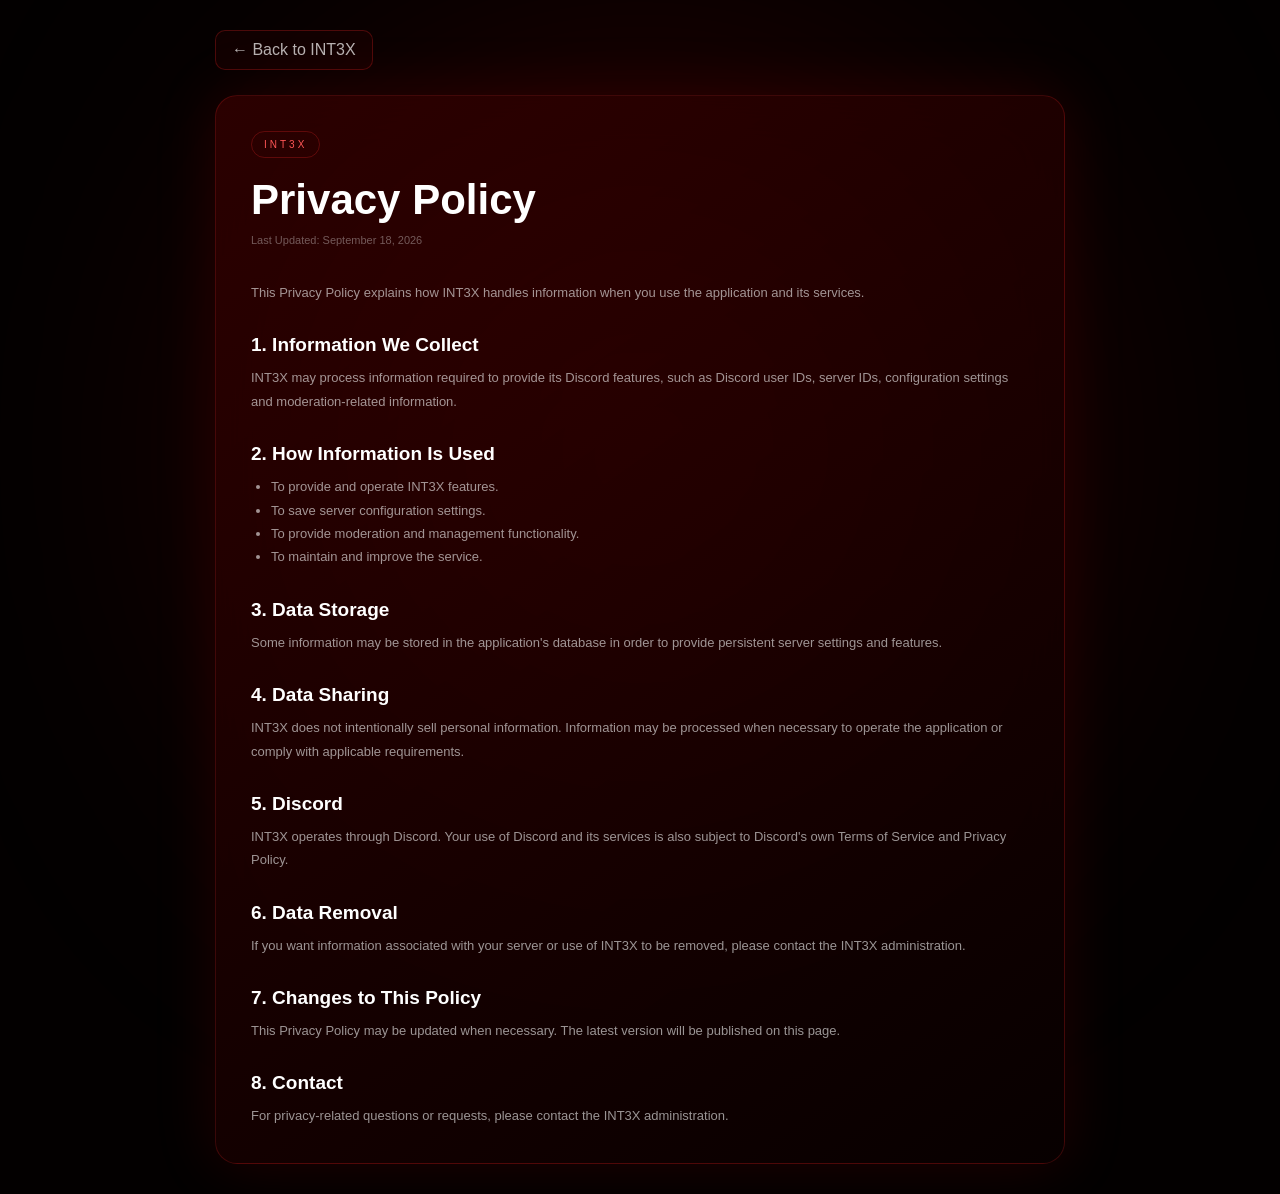
==== privacy.html @ 123920de "Create privacy.html" ====
<!DOCTYPE html>
<html lang="en">
<head>
  <meta charset="UTF-8">
  <meta name="viewport" content="width=device-width, initial-scale=1.0">

  <title>INT3X — Privacy Policy</title>

  <style>
    * {
      margin: 0;
      padding: 0;
      box-sizing: border-box;
    }

    body {
      min-height: 100vh;
      background: #030000;
      color: white;
      font-family: Arial, Helvetica, sans-serif;
      padding: 30px 20px;
    }

    body::before {
      content: "";
      position: fixed;

      width: 700px;
      height: 700px;

      left: 50%;
      top: 50%;

      transform: translate(-50%, -50%);

      background: rgba(150,0,0,.35);

      filter: blur(150px);

      border-radius: 50%;

      pointer-events: none;

      z-index: -1;
    }

    .container {
      width: 100%;
      max-width: 850px;
      margin: auto;
    }

    .back {
      display: inline-block;

      margin-bottom: 25px;

      padding: 10px 16px;

      border: 1px solid rgba(255,40,40,.25);

      border-radius: 10px;

      color: rgba(255,255,255,.7);

      text-decoration: none;

      background: rgba(80,0,0,.15);

      transition: .25s;
    }

    .back:hover {
      color: white;
      border-color: rgba(255,40,40,.5);
      transform: translateY(-2px);
    }

    .card {
      padding: 35px;

      border-radius: 22px;

      background:
        linear-gradient(
          145deg,
          rgba(55,0,0,.75),
          rgba(8,0,0,.9)
        );

      border:
        1px solid rgba(255,40,40,.2);

      backdrop-filter: blur(30px);

      box-shadow:
        0 0 60px rgba(150,0,0,.2);
    }

    .label {
      display: inline-block;

      padding: 7px 12px;

      border-radius: 50px;

      border:
        1px solid rgba(255,40,40,.25);

      color: #ff5555;

      font-size: 10px;

      letter-spacing: 3px;

      text-transform: uppercase;

      margin-bottom: 18px;
    }

    h1 {
      font-size: 42px;
      margin-bottom: 10px;
    }

    .updated {
      color: rgba(255,255,255,.35);
      font-size: 11px;
      margin-bottom: 35px;
    }

    h2 {
      font-size: 19px;
      margin-top: 30px;
      margin-bottom: 10px;
    }

    p,
    li {
      color: rgba(255,255,255,.58);
      font-size: 13px;
      line-height: 1.8;
    }

    ul {
      padding-left: 20px;
    }

    @media (max-width: 600px) {

      body {
        padding: 15px;
      }

      .card {
        padding: 24px 20px;
      }

      h1 {
        font-size: 30px;
      }
    }
  </style>
</head>

<body>

  <div class="container">

    <a class="back" href="index.html">
      ← Back to INT3X
    </a>

    <div class="card">

      <div class="label">
        INT3X
      </div>

      <h1>
        Privacy Policy
      </h1>

      <div class="updated">
        Last Updated: September 18, 2026
      </div>

      <p>
        This Privacy Policy explains how INT3X handles information
        when you use the application and its services.
      </p>

      <h2>1. Information We Collect</h2>

      <p>
        INT3X may process information required to provide its
        Discord features, such as Discord user IDs, server IDs,
        configuration settings and moderation-related information.
      </p>

      <h2>2. How Information Is Used</h2>

      <ul>
        <li>To provide and operate INT3X features.</li>
        <li>To save server configuration settings.</li>
        <li>To provide moderation and management functionality.</li>
        <li>To maintain and improve the service.</li>
      </ul>

      <h2>3. Data Storage</h2>

      <p>
        Some information may be stored in the application's
        database in order to provide persistent server settings
        and features.
      </p>

      <h2>4. Data Sharing</h2>

      <p>
        INT3X does not intentionally sell personal information.
        Information may be processed when necessary to operate
        the application or comply with applicable requirements.
      </p>

      <h2>5. Discord</h2>

      <p>
        INT3X operates through Discord. Your use of Discord and
        its services is also subject to Discord's own Terms of
        Service and Privacy Policy.
      </p>

      <h2>6. Data Removal</h2>

      <p>
        If you want information associated with your server or
        use of INT3X to be removed, please contact the INT3X
        administration.
      </p>

      <h2>7. Changes to This Policy</h2>

      <p>
        This Privacy Policy may be updated when necessary.
        The latest version will be published on this page.
      </p>

      <h2>8. Contact</h2>

      <p>
        For privacy-related questions or requests, please contact
        the INT3X administration.
      </p>

    </div>

  </div>

</body>
</html>
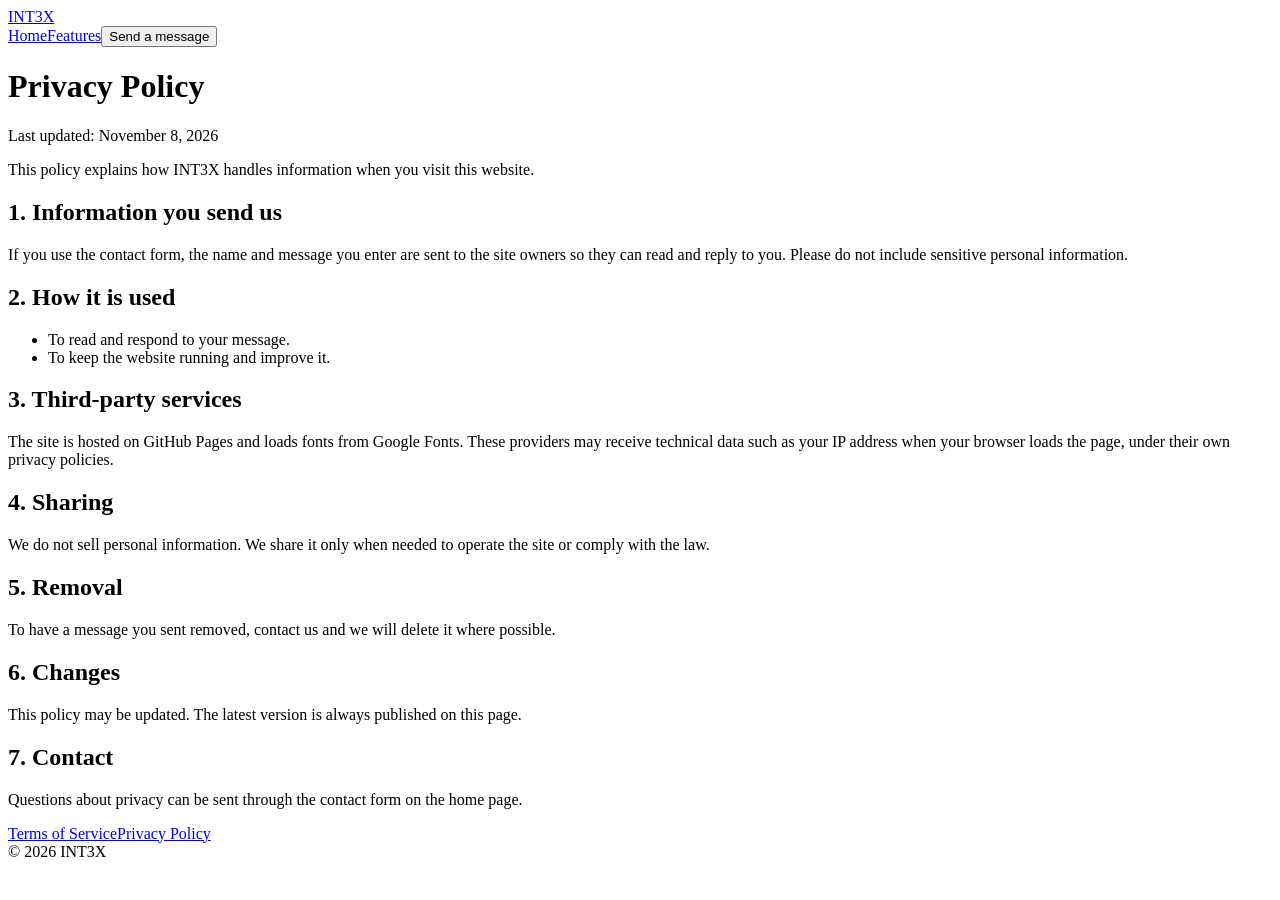
==== commit d9993db8: "Add files via upload" ====
--- a/privacy.html
+++ b/privacy.html
@@ -1,261 +1,20 @@
 <!DOCTYPE html>
-<html lang="en">
-<head>
-  <meta charset="UTF-8">
-  <meta name="viewport" content="width=device-width, initial-scale=1.0">
-
-  <title>INT3X — Privacy Policy</title>
-
-  <style>
-    * {
-      margin: 0;
-      padding: 0;
-      box-sizing: border-box;
-    }
-
-    body {
-      min-height: 100vh;
-      background: #030000;
-      color: white;
-      font-family: Arial, Helvetica, sans-serif;
-      padding: 30px 20px;
-    }
-
-    body::before {
-      content: "";
-      position: fixed;
-
-      width: 700px;
-      height: 700px;
-
-      left: 50%;
-      top: 50%;
-
-      transform: translate(-50%, -50%);
-
-      background: rgba(150,0,0,.35);
-
-      filter: blur(150px);
-
-      border-radius: 50%;
-
-      pointer-events: none;
-
-      z-index: -1;
-    }
-
-    .container {
-      width: 100%;
-      max-width: 850px;
-      margin: auto;
-    }
-
-    .back {
-      display: inline-block;
-
-      margin-bottom: 25px;
-
-      padding: 10px 16px;
-
-      border: 1px solid rgba(255,40,40,.25);
-
-      border-radius: 10px;
-
-      color: rgba(255,255,255,.7);
-
-      text-decoration: none;
-
-      background: rgba(80,0,0,.15);
-
-      transition: .25s;
-    }
-
-    .back:hover {
-      color: white;
-      border-color: rgba(255,40,40,.5);
-      transform: translateY(-2px);
-    }
-
-    .card {
-      padding: 35px;
-
-      border-radius: 22px;
-
-      background:
-        linear-gradient(
-          145deg,
-          rgba(55,0,0,.75),
-          rgba(8,0,0,.9)
-        );
-
-      border:
-        1px solid rgba(255,40,40,.2);
-
-      backdrop-filter: blur(30px);
-
-      box-shadow:
-        0 0 60px rgba(150,0,0,.2);
-    }
-
-    .label {
-      display: inline-block;
-
-      padding: 7px 12px;
-
-      border-radius: 50px;
-
-      border:
-        1px solid rgba(255,40,40,.25);
-
-      color: #ff5555;
-
-      font-size: 10px;
-
-      letter-spacing: 3px;
-
-      text-transform: uppercase;
-
-      margin-bottom: 18px;
-    }
-
-    h1 {
-      font-size: 42px;
-      margin-bottom: 10px;
-    }
-
-    .updated {
-      color: rgba(255,255,255,.35);
-      font-size: 11px;
-      margin-bottom: 35px;
-    }
-
-    h2 {
-      font-size: 19px;
-      margin-top: 30px;
-      margin-bottom: 10px;
-    }
-
-    p,
-    li {
-      color: rgba(255,255,255,.58);
-      font-size: 13px;
-      line-height: 1.8;
-    }
-
-    ul {
-      padding-left: 20px;
-    }
-
-    @media (max-width: 600px) {
-
-      body {
-        padding: 15px;
-      }
-
-      .card {
-        padding: 24px 20px;
-      }
-
-      h1 {
-        font-size: 30px;
-      }
-    }
-  </style>
-</head>
-
-<body>
-
-  <div class="container">
-
-    <a class="back" href="index.html">
-      ← Back to INT3X
-    </a>
-
-    <div class="card">
-
-      <div class="label">
-        INT3X
-      </div>
-
-      <h1>
-        Privacy Policy
-      </h1>
-
-      <div class="updated">
-        Last Updated: September 18, 2026
-      </div>
-
-      <p>
-        This Privacy Policy explains how INT3X handles information
-        when you use the application and its services.
-      </p>
-
-      <h2>1. Information We Collect</h2>
-
-      <p>
-        INT3X may process information required to provide its
-        Discord features, such as Discord user IDs, server IDs,
-        configuration settings and moderation-related information.
-      </p>
-
-      <h2>2. How Information Is Used</h2>
-
-      <ul>
-        <li>To provide and operate INT3X features.</li>
-        <li>To save server configuration settings.</li>
-        <li>To provide moderation and management functionality.</li>
-        <li>To maintain and improve the service.</li>
-      </ul>
-
-      <h2>3. Data Storage</h2>
-
-      <p>
-        Some information may be stored in the application's
-        database in order to provide persistent server settings
-        and features.
-      </p>
-
-      <h2>4. Data Sharing</h2>
-
-      <p>
-        INT3X does not intentionally sell personal information.
-        Information may be processed when necessary to operate
-        the application or comply with applicable requirements.
-      </p>
-
-      <h2>5. Discord</h2>
-
-      <p>
-        INT3X operates through Discord. Your use of Discord and
-        its services is also subject to Discord's own Terms of
-        Service and Privacy Policy.
-      </p>
-
-      <h2>6. Data Removal</h2>
-
-      <p>
-        If you want information associated with your server or
-        use of INT3X to be removed, please contact the INT3X
-        administration.
-      </p>
-
-      <h2>7. Changes to This Policy</h2>
-
-      <p>
-        This Privacy Policy may be updated when necessary.
-        The latest version will be published on this page.
-      </p>
-
-      <h2>8. Contact</h2>
-
-      <p>
-        For privacy-related questions or requests, please contact
-        the INT3X administration.
-      </p>
-
-    </div>
-
-  </div>
-
-</body>
-</html>
+<html lang="en"><head><meta charset="UTF-8"><meta name="viewport" content="width=device-width,initial-scale=1">
+<title>INT3X — Privacy Policy</title>
+<link rel="preconnect" href="https://fonts.googleapis.com"><link rel="preconnect" href="https://fonts.gstatic.com" crossorigin><link rel="stylesheet" href="https://fonts.googleapis.com/css2?family=Manrope:wght@400;600;800&family=Unbounded:wght@600;800&display=swap"><link rel="stylesheet" href="assets/style.css">
+</head><body>
+<div class="bg"></div>
+<header class="nav" id="nav"><a class="logo" href="index.html">INT3X</a><nav class="links"><a href="index.html#top">Home</a><a href="index.html#features">Features</a><button class="btn" data-open>Send a message</button></nav></header>
+<main class="doc"><h1>Privacy Policy</h1><div class="upd">Last updated: November 8, 2026</div>
+<p>This policy explains how INT3X handles information when you visit this website.</p>
+<h2>1. Information you send us</h2><p>If you use the contact form, the name and message you enter are sent to the site owners so they can read and reply to you. Please do not include sensitive personal information.</p>
+<h2>2. How it is used</h2><ul><li>To read and respond to your message.</li><li>To keep the website running and improve it.</li></ul>
+<h2>3. Third-party services</h2><p>The site is hosted on GitHub Pages and loads fonts from Google Fonts. These providers may receive technical data such as your IP address when your browser loads the page, under their own privacy policies.</p>
+<h2>4. Sharing</h2><p>We do not sell personal information. We share it only when needed to operate the site or comply with the law.</p>
+<h2>5. Removal</h2><p>To have a message you sent removed, contact us and we will delete it where possible.</p>
+<h2>6. Changes</h2><p>This policy may be updated. The latest version is always published on this page.</p>
+<h2>7. Contact</h2><p>Questions about privacy can be sent through the contact form on the home page.</p>
+</main>
+<footer><nav><a href="terms.html">Terms of Service</a><a href="privacy.html">Privacy Policy</a></nav>© 2026 INT3X</footer>
+<script src="assets/app.js"></script>
+</body></html>
